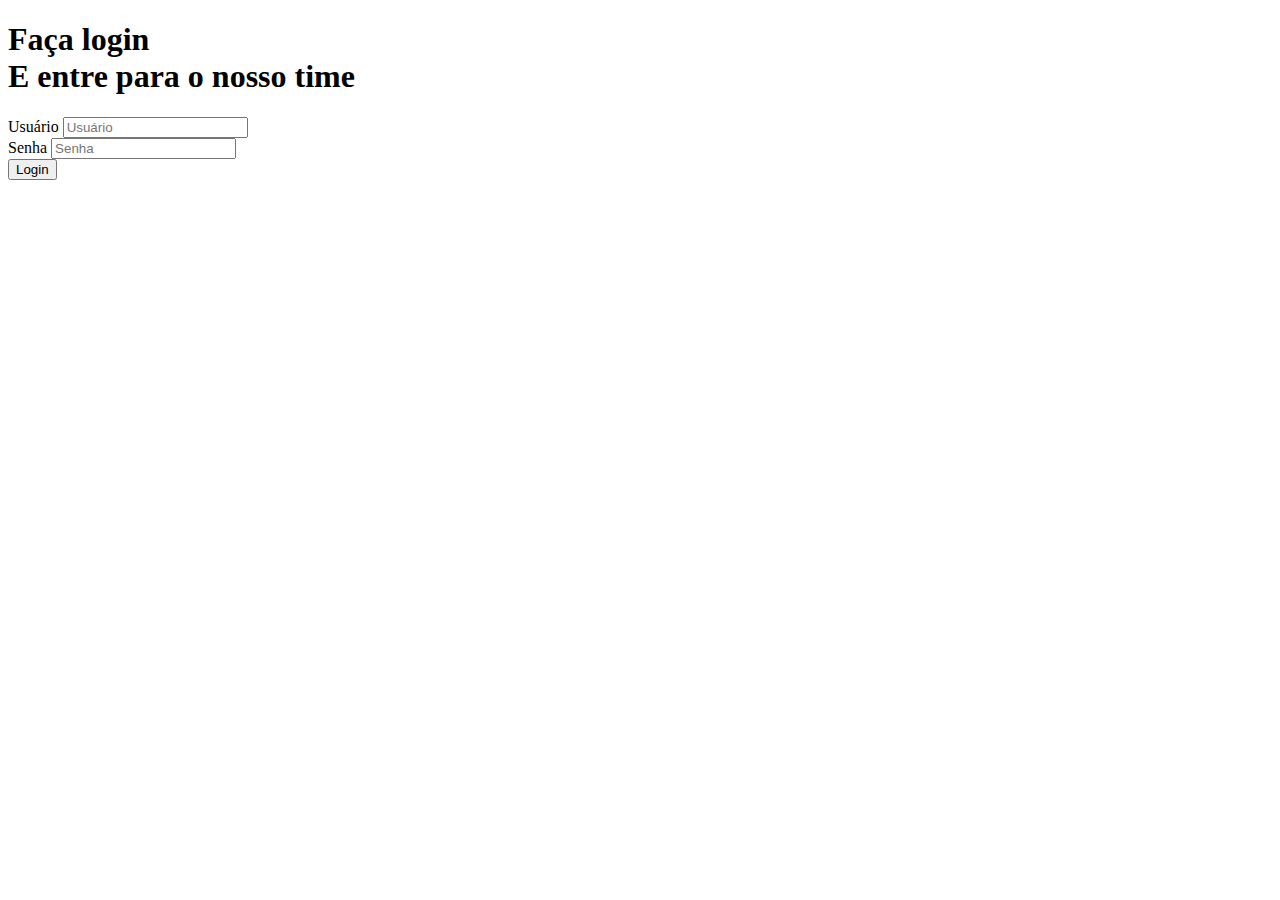
==== index.html @ 920185bd "html-complete" ====
<!DOCTYPE html>
<html lang="en">
<head>
    <meta charset="UTF-8">
    <meta http-equiv="X-UA-Compatible" content="IE=edge">
    <meta name="viewport" content="width=device-width, initial-scale=1.0">
    <link rel="stylesheet" href="style.css">
    <title>Login</title>
</head>
<body>
    <div class="main-login">
        <div class="left-login">
            <h1>Faça login<br>E entre para o nosso time</h1>
        </div>
        <div class="right-login"></div>
        <div class="card-login">
            <div class="textfield">
                <label for="usuario">Usuário</label>
                <input type="text" name="usuario"  placeholder="Usuário">
            </div>
            <div class="textfield">
                <label for="sennha">Senha</label>
                <input type="password" name="senha" placeholder="Senha">
            </div>
            <button class="btn-login">Login</button>
        </div>
    </div>
</body>
</html>
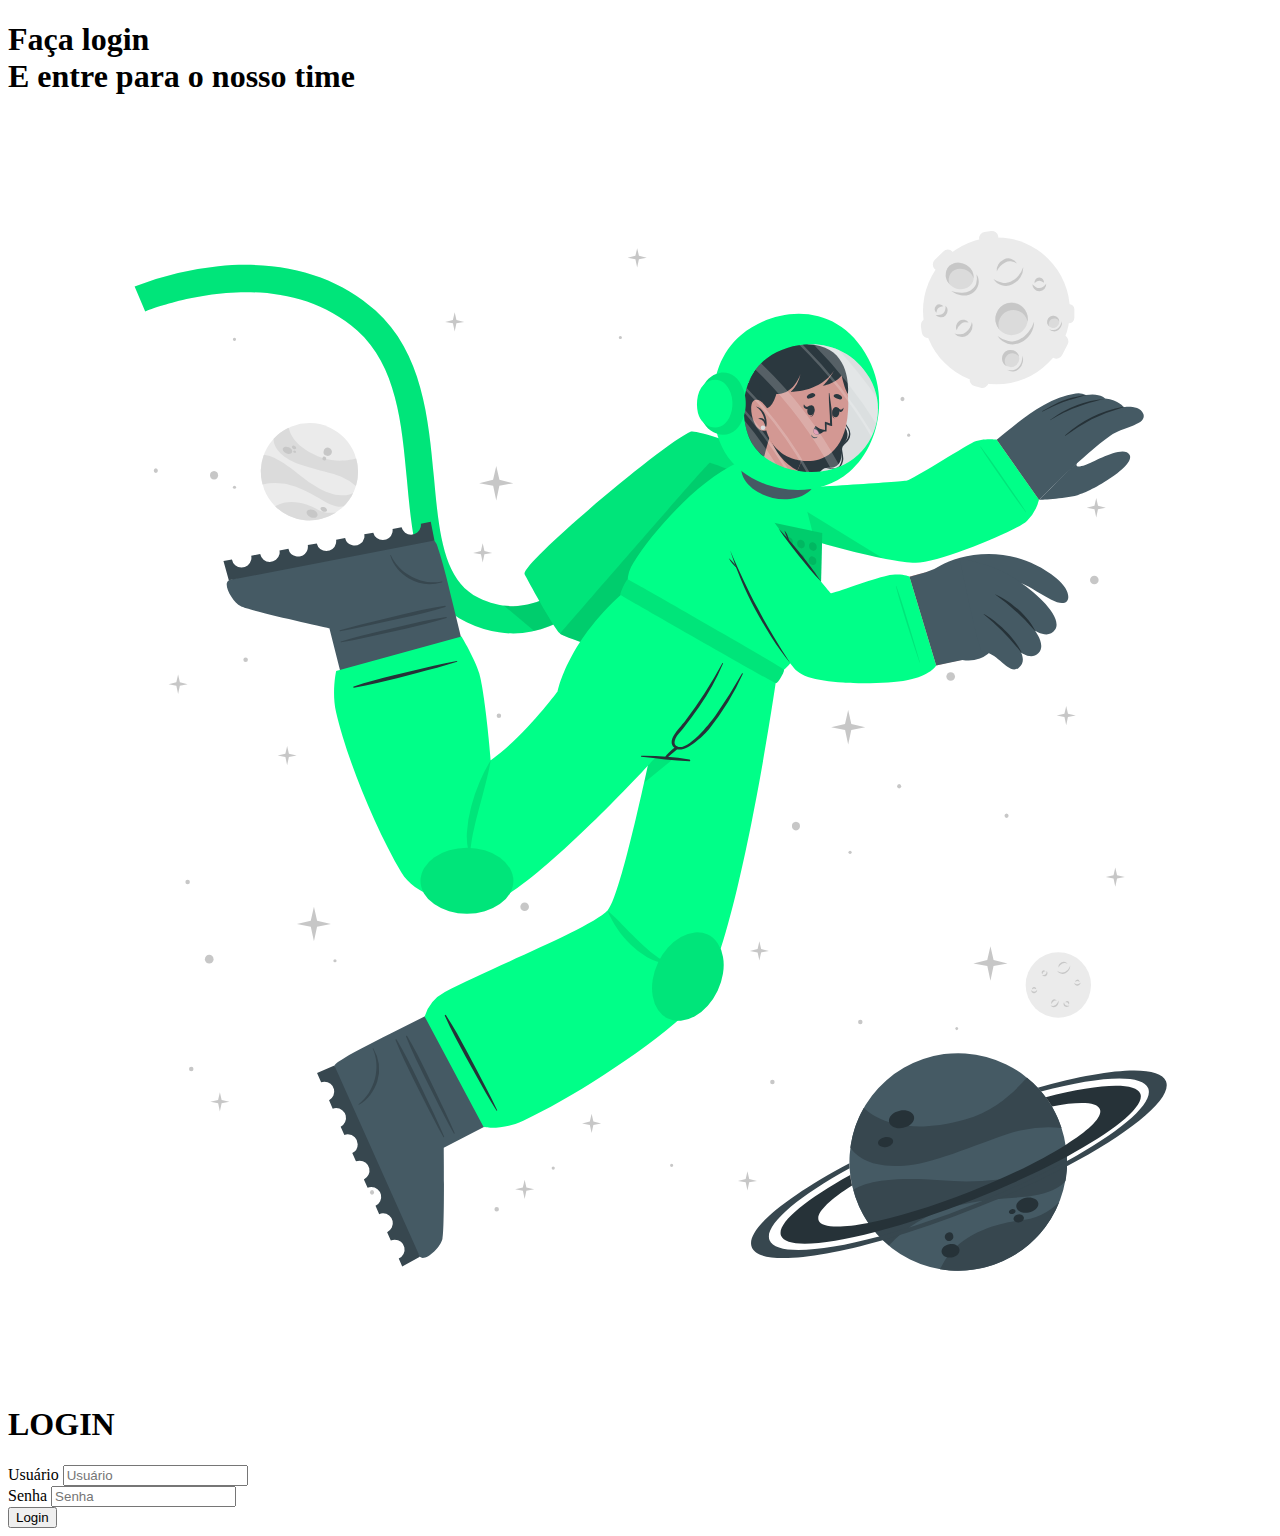
==== commit 0a950ca3: "html-full" ====
--- a/index.html
+++ b/index.html
@@ -11,18 +11,21 @@
     <div class="main-login">
         <div class="left-login">
             <h1>Faça login<br>E entre para o nosso time</h1>
+            <img src="astronaut-animate.svg" class="img" alt="astronaut">
         </div>
-        <div class="right-login"></div>
-        <div class="card-login">
-            <div class="textfield">
-                <label for="usuario">Usuário</label>
-                <input type="text" name="usuario"  placeholder="Usuário">
+        <div class="right-login">
+            <div class="card-login">
+                <h1>LOGIN</h1>
+                <div class="textfield">
+                    <label for="usuario">Usuário</label>
+                    <input type="text" name="usuario"  placeholder="Usuário">
+                </div>
+                <div class="textfield">
+                    <label for="sennha">Senha</label>
+                    <input type="password" name="senha" placeholder="Senha">
+                </div>
+                <button class="btn-login">Login</button>
             </div>
-            <div class="textfield">
-                <label for="sennha">Senha</label>
-                <input type="password" name="senha" placeholder="Senha">
-            </div>
-            <button class="btn-login">Login</button>
         </div>
     </div>
 </body>
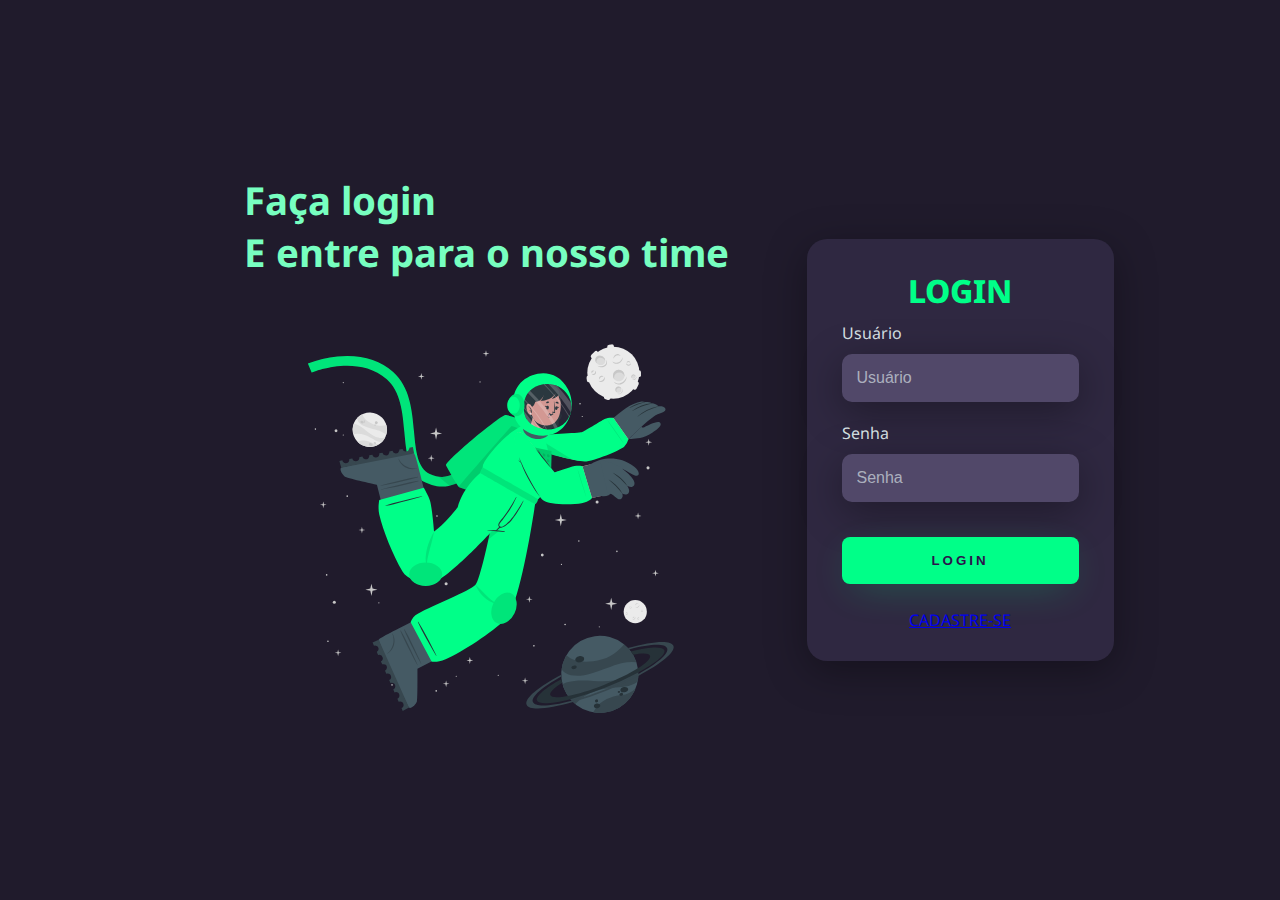
==== commit a6c84f0a: "cadastro" ====
--- a/index.html
+++ b/index.html
@@ -21,10 +21,11 @@
                     <input type="text" name="usuario"  placeholder="Usuário">
                 </div>
                 <div class="textfield">
-                    <label for="sennha">Senha</label>
+                    <label for="senha">Senha</label>
                     <input type="password" name="senha" placeholder="Senha">
                 </div>
                 <button class="btn-login">Login</button>
+                <a class="cadastro" href="cadastro.html">CADASTRE-SE</a>
             </div>
         </div>
     </div>
--- a/style.css
+++ b/style.css
@@ -0,0 +1,138 @@
+@import url('https://fonts.googleapis.com/css2?family=Noto+Sans:wght@400;700&display=swap');
+
+body {
+    margin: 0;
+    font-family: 'Noto Sans', sans-serif;
+}
+
+body * {
+    box-sizing: border-box;
+}
+
+.main-login {
+    width: 100vw;
+    height: 100vh;
+    background: #201b2c;
+    display: flex;
+    justify-content: center;
+    align-items: center;
+}
+
+.left-login {
+    width: 50vw;
+    height: 100vh;
+    display: flex;
+    justify-content: center;
+    align-items: center;
+    flex-direction: column;
+}
+
+.img {
+    width: 35vw;
+}
+
+.left-login > h1 {
+    color: #77ffc0;
+    font-size: 3vw;
+}
+
+.rigth-login {
+    width: 50vw;
+    height: 100vh;
+    display: flex;
+    justify-content: center;
+    align-items: center;
+}
+
+.card-login {   
+    display: flex;
+    justify-content: center;
+    align-items: center;
+    flex-direction: column;
+    padding: 30px 35px;
+    background: #2f2841;
+    border-radius: 20px;
+    box-shadow: 0px 10px 40px #00000056;
+}
+
+.card-login > h1 {
+    color: #00ff88;
+    font-weight: 800;
+    margin: 0;
+}
+
+.textfield {
+    width: 100%;
+    display: flex;
+    flex-direction: column;
+    align-items: flex-start;
+    justify-content: center;
+    margin: 10px 0px;
+}
+
+.textfield > input {
+    width: 100%;
+    border: none;
+    border-radius: 10px;
+    padding: 15px;
+    background: #514869;
+    color: #f0ffffde;
+    font-size: 12pt;
+    box-shadow: 0px 10px 40px #00000056;
+    outline: none;
+    box-sizing: border-box;
+}
+
+.textfield > label {
+    color: #f0ffffde;
+    margin-bottom: 10px;
+}
+
+.textfield > input::placeholder {
+    color: #f0ffff94;
+}
+
+.btn-login {
+    width: 100%;
+    padding: 16px 0px;
+    margin: 25px;
+    border: none;
+    border-radius: 8px;
+    outline: none;
+    text-transform: uppercase;
+    font-weight: 800;
+    letter-spacing: 3px;
+    color: #2b134b;
+    background: #00ff88;
+    cursor: pointer;
+    box-shadow: 0px 10px 40px -12px #00ff8052;
+}
+
+@media screen and (max-width: 950px) {
+    .card-login {
+        width: 85%;
+    }
+}
+
+@media screen and (max-width: 600px) {
+    .main-login {
+        flex-direction: column;
+    }
+
+    .left-login > h1 {
+        display: none;
+    }
+
+    .left-login {
+        width: 100%;
+        height: auto;
+    }
+
+    .img {
+        width: 50vw;
+    }
+
+    .card-login {
+        width: 50%;
+    }
+}